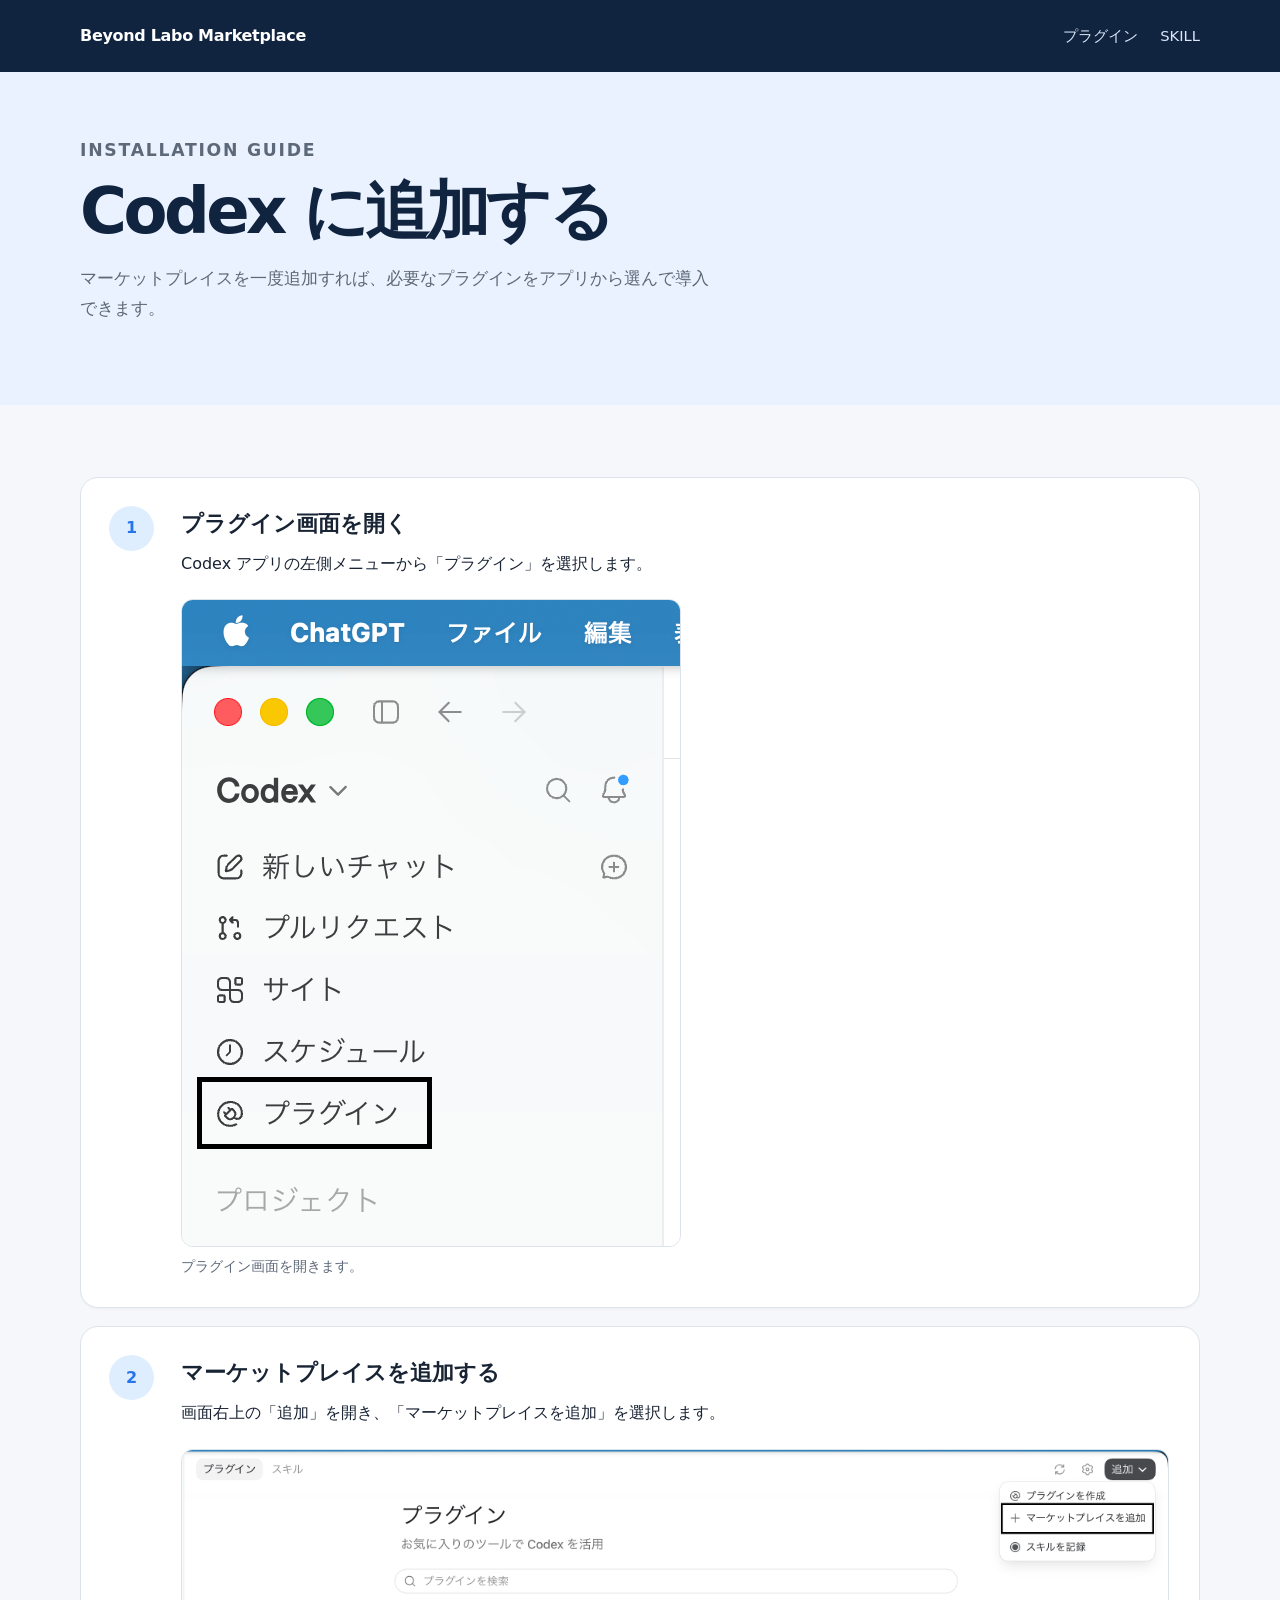
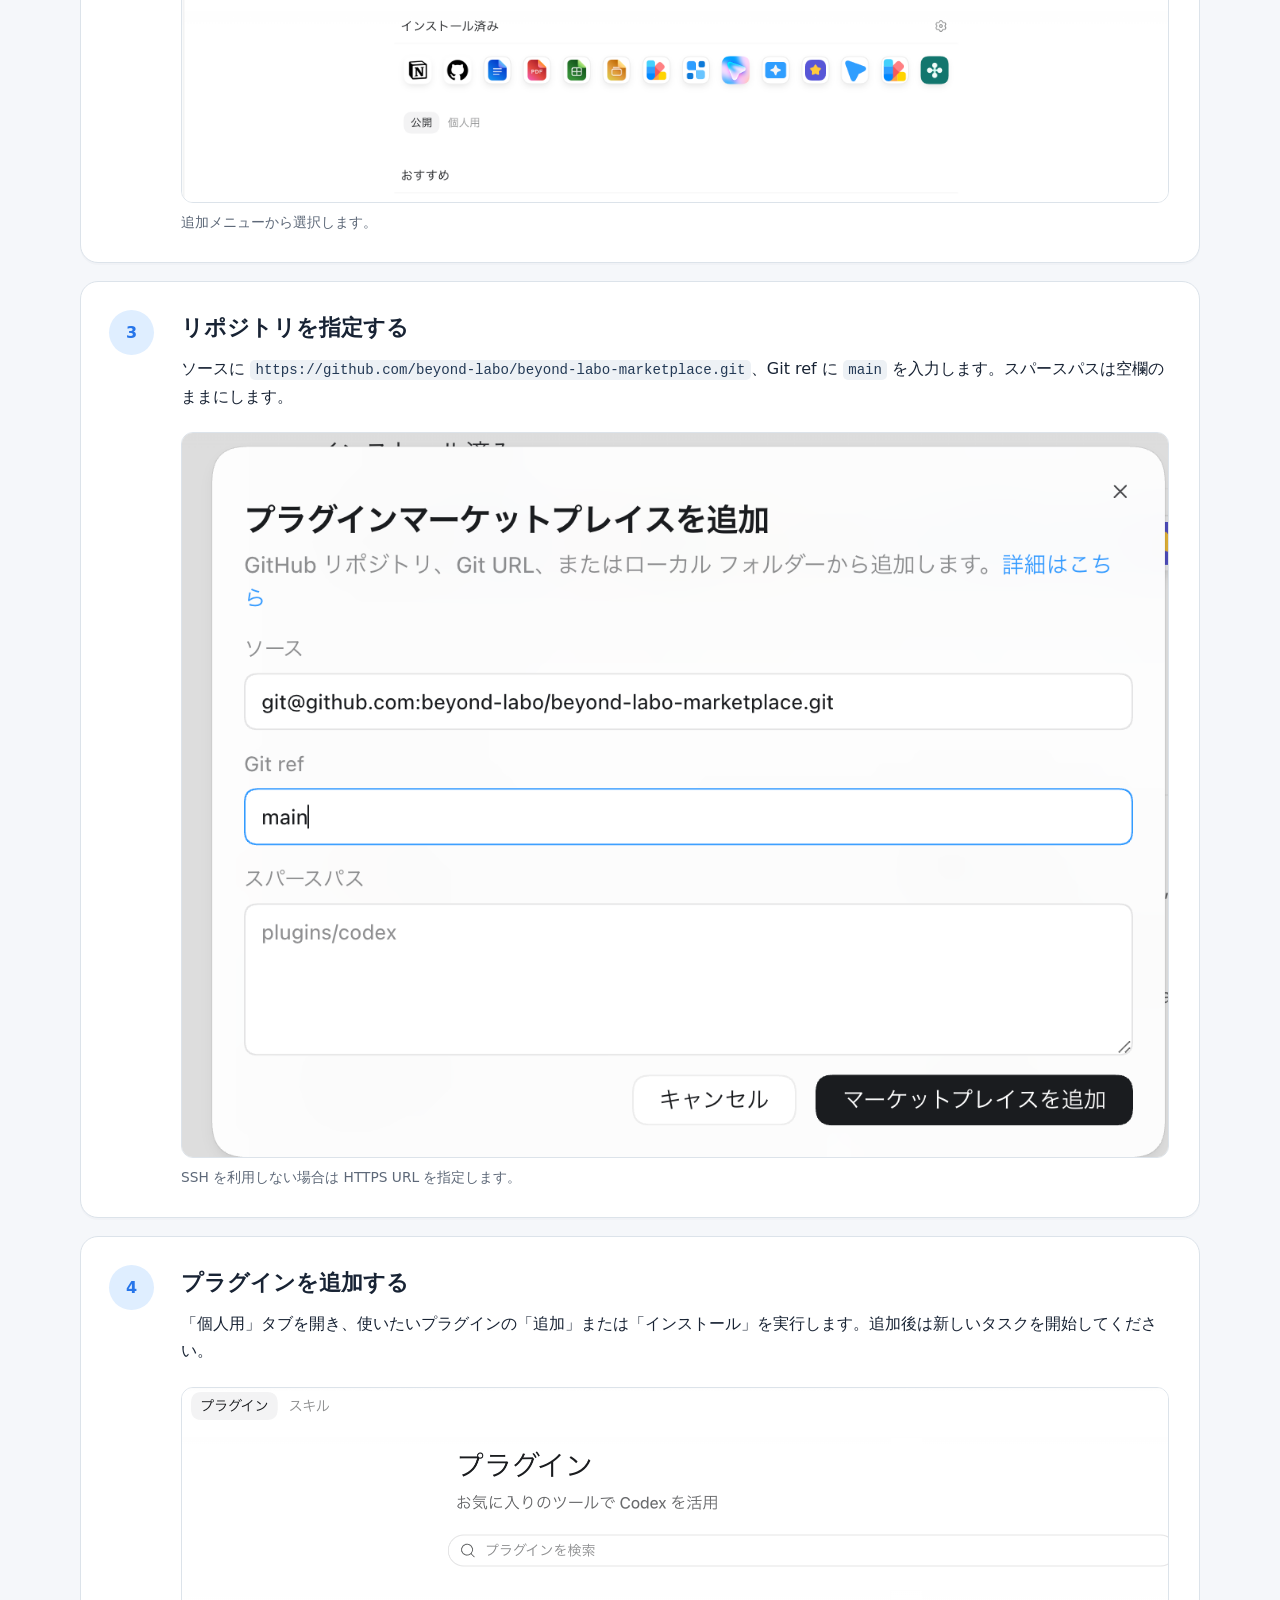
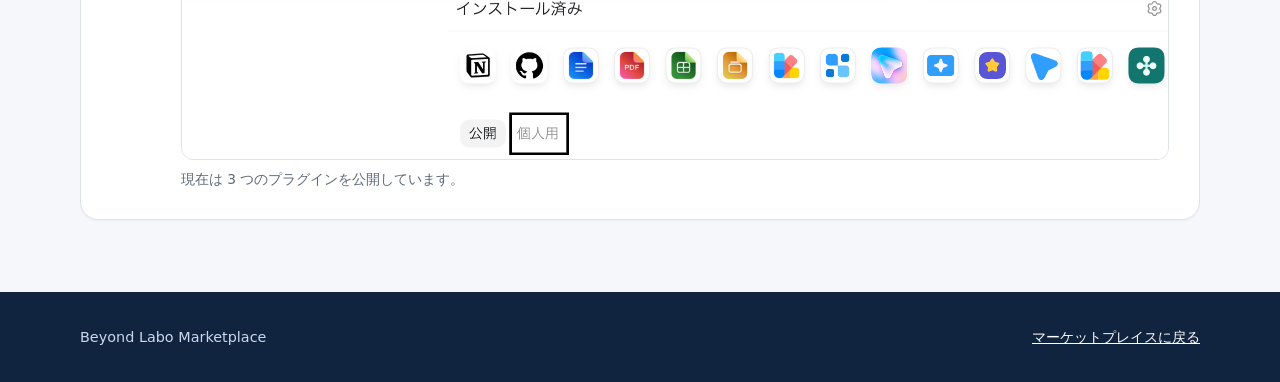
==== docs/install.html @ a8f3d5d2 "feat(pages): add richer marketplace experience" ====
<!doctype html>
<html lang="ja">
<head>
  <meta charset="utf-8">
  <meta name="viewport" content="width=device-width, initial-scale=1">
  <meta name="description" content="Beyond Labo Marketplace を Codex アプリへ追加する手順">
  <title>Codex に追加する | Beyond Labo Marketplace</title>
  <link rel="stylesheet" href="assets/site.css">
</head>
<body>
  <header class="site-header"><nav class="nav shell" aria-label="主要ナビゲーション"><a class="brand" href="./">Beyond Labo Marketplace</a><div class="nav-links"><a href="index.html#plugins">プラグイン</a><a href="index.html#skills">SKILL</a></div></nav></header>
  <section class="guide-hero"><div class="shell"><p class="eyebrow">Installation guide</p><h1>Codex に追加する</h1><p>マーケットプレイスを一度追加すれば、必要なプラグインをアプリから選んで導入できます。</p></div></section>
  <main class="shell"><div class="steps">
    <article class="step"><h2>プラグイン画面を開く</h2><p>Codex アプリの左側メニューから「プラグイン」を選択します。</p><figure><img src="assets/install/open-plugins.png" alt="Codex の左側メニューにあるプラグイン"><figcaption>プラグイン画面を開きます。</figcaption></figure></article>
    <article class="step"><h2>マーケットプレイスを追加する</h2><p>画面右上の「追加」を開き、「マーケットプレイスを追加」を選択します。</p><figure><img src="assets/install/add-marketplace.png" alt="追加メニューからマーケットプレイスを追加する項目"><figcaption>追加メニューから選択します。</figcaption></figure></article>
    <article class="step"><h2>リポジトリを指定する</h2><p>ソースに <code>https://github.com/beyond-labo/beyond-labo-marketplace.git</code>、Git ref に <code>main</code> を入力します。スパースパスは空欄のままにします。</p><figure><img src="assets/install/configure-marketplace.png" alt="ソースと Git ref を入力する画面"><figcaption>SSH を利用しない場合は HTTPS URL を指定します。</figcaption></figure></article>
    <article class="step"><h2>プラグインを追加する</h2><p>「個人用」タブを開き、使いたいプラグインの「追加」または「インストール」を実行します。追加後は新しいタスクを開始してください。</p><figure><img src="assets/install/select-personal-marketplace.png" alt="個人用タブを選択する画面"><figcaption>現在は 3 つのプラグインを公開しています。</figcaption></figure></article>
  </div></main>
  <footer class="footer"><div class="footer-inner shell"><span>Beyond Labo Marketplace</span><a href="index.html">マーケットプレイスに戻る</a></div></footer>
</body>
</html>
---- docs/assets/site.css ----
:root {
  --ink: #182334;
  --muted: #5d6878;
  --line: #dce3ea;
  --paper: #ffffff;
  --ground: #f5f7fa;
  --navy: #10233f;
  --blue: #2675ea;
  --aqua: #72e2d1;
  --violet: #a998ff;
  --shadow: 0 18px 45px rgb(24 35 52 / 10%);
}

* { box-sizing: border-box; }

html { scroll-behavior: smooth; }

body {
  margin: 0;
  color: var(--ink);
  background: var(--ground);
  font-family: Inter, ui-sans-serif, system-ui, -apple-system, BlinkMacSystemFont, "Hiragino Sans", "Yu Gothic UI", sans-serif;
  line-height: 1.7;
}

a { color: inherit; }

.shell { width: min(1120px, calc(100% - 40px)); margin: 0 auto; }

.site-header { background: var(--navy); color: white; }

.nav { min-height: 72px; display: flex; align-items: center; justify-content: space-between; gap: 24px; }

.brand { color: white; font-weight: 800; letter-spacing: -.02em; text-decoration: none; }

.nav-links { display: flex; gap: 22px; font-size: .92rem; }

.nav-links a { color: #dbe8f9; text-decoration: none; }
.nav-links a:hover, .nav-links a:focus-visible { color: var(--aqua); }

.hero { position: relative; overflow: hidden; color: white; background: var(--navy); padding: 76px 0 88px; }

.hero::after {
  content: ""; position: absolute; width: 560px; height: 560px; border-radius: 50%;
  top: -280px; right: -120px; background: radial-gradient(circle, rgb(114 226 209 / 55%), rgb(38 117 234 / 0%) 68%);
}

.eyebrow { margin: 0 0 12px; color: var(--aqua); font-size: .8rem; font-weight: 800; letter-spacing: .1em; text-transform: uppercase; }

h1, h2, h3, p { margin-top: 0; }
h1 { max-width: 760px; margin-bottom: 18px; font-size: clamp(2.45rem, 6vw, 4.7rem); line-height: 1.08; letter-spacing: -.055em; }

.hero-copy { position: relative; z-index: 1; max-width: 650px; color: #dbe8f9; font-size: 1.13rem; }

.actions { display: flex; flex-wrap: wrap; gap: 12px; margin-top: 29px; }

.button { display: inline-flex; align-items: center; justify-content: center; min-height: 46px; padding: 10px 18px; border: 1px solid transparent; border-radius: 999px; background: var(--aqua); color: #07233b; font-weight: 800; text-decoration: none; }
.button:hover, .button:focus-visible { transform: translateY(-2px); box-shadow: 0 8px 24px rgb(0 0 0 / 18%); }
.button.secondary { border-color: rgb(219 232 249 / 55%); background: transparent; color: white; }

main { padding: 72px 0; }

.section { margin-bottom: 80px; }
.section-heading { max-width: 660px; margin-bottom: 28px; }
.section-heading h2 { margin-bottom: 8px; font-size: clamp(1.75rem, 3vw, 2.35rem); letter-spacing: -.035em; }
.section-heading p { margin-bottom: 0; color: var(--muted); }

.stat-grid, .card-grid { display: grid; gap: 18px; }
.stat-grid { grid-template-columns: repeat(3, 1fr); }
.card-grid { grid-template-columns: repeat(3, 1fr); }

.stat, .card, .step { background: var(--paper); border: 1px solid var(--line); border-radius: 18px; box-shadow: 0 2px 0 rgb(24 35 52 / 2%); }
.stat { padding: 22px; }
.stat strong { display: block; color: var(--blue); font-size: 1.85rem; letter-spacing: -.04em; }
.stat span { color: var(--muted); font-size: .9rem; }

.card { display: flex; min-height: 270px; flex-direction: column; padding: 26px; transition: transform .2s ease, box-shadow .2s ease; }
.card:hover { transform: translateY(-4px); box-shadow: var(--shadow); }
.card-tag { display: inline-block; width: fit-content; margin-bottom: 18px; padding: 4px 9px; border-radius: 999px; background: #eaf2ff; color: #165fc7; font-size: .75rem; font-weight: 800; }
.card:nth-child(2) .card-tag { background: #f0ecff; color: #6246c9; }
.card:nth-child(3) .card-tag { background: #e5f8f3; color: #147562; }
.card h3 { margin-bottom: 9px; font-size: 1.28rem; letter-spacing: -.025em; }
.card p { color: var(--muted); }
.card a { margin-top: auto; color: var(--blue); font-weight: 800; text-decoration: none; }

.install-panel { display: grid; grid-template-columns: 1fr auto; gap: 26px; align-items: center; padding: 34px; border-radius: 22px; color: white; background: linear-gradient(120deg, #1c3760, #195c9e); box-shadow: var(--shadow); }
.install-panel p { margin-bottom: 0; color: #e1edfb; }

code { padding: .16em .38em; border-radius: 5px; background: #edf1f5; color: #243a56; font-family: ui-monospace, SFMono-Regular, Menlo, monospace; font-size: .88em; }
.install-panel code { background: rgb(255 255 255 / 14%); color: white; }

.skill-list { display: grid; grid-template-columns: repeat(2, 1fr); gap: 0; overflow: hidden; border: 1px solid var(--line); border-radius: 18px; background: white; }
.skill-list a { display: flex; align-items: center; min-height: 70px; padding: 18px 22px; border-bottom: 1px solid var(--line); color: var(--ink); font-weight: 700; text-decoration: none; }
.skill-list a:nth-child(odd) { border-right: 1px solid var(--line); }
.skill-list a:hover, .skill-list a:focus-visible { color: var(--blue); background: #f4f8ff; }

.footer { padding: 33px 0; color: #cbd8e9; background: var(--navy); font-size: .9rem; }
.footer-inner { display: flex; justify-content: space-between; gap: 24px; }
.footer a { color: white; }

.guide-hero { padding: 64px 0; background: #eaf2ff; }
.guide-hero h1 { font-size: clamp(2.3rem, 5vw, 4rem); color: var(--navy); }
.guide-hero p { max-width: 630px; color: var(--muted); font-size: 1.08rem; }
.steps { display: grid; gap: 18px; counter-reset: steps; }
.step { position: relative; padding: 28px 30px 28px 100px; }
.step::before { counter-increment: steps; content: counter(steps); position: absolute; top: 28px; left: 28px; display: grid; width: 45px; height: 45px; place-items: center; border-radius: 50%; background: #dfeeff; color: var(--blue); font-weight: 900; }
.step h2 { margin-bottom: 8px; font-size: 1.35rem; }
.step figure { margin: 22px 0 0; }
.step img { display: block; max-width: 100%; border: 1px solid var(--line); border-radius: 12px; }
.step figcaption { margin-top: 8px; color: var(--muted); font-size: .86rem; }

@media (max-width: 760px) {
  .shell { width: min(100% - 28px, 1120px); }
  .nav { min-height: 64px; }
  .nav-links { gap: 14px; font-size: .82rem; }
  .hero { padding: 60px 0 66px; }
  main { padding: 52px 0; }
  .section { margin-bottom: 60px; }
  .stat-grid, .card-grid { grid-template-columns: 1fr; }
  .install-panel { grid-template-columns: 1fr; }
  .skill-list { grid-template-columns: 1fr; }
  .skill-list a:nth-child(odd) { border-right: 0; }
  .footer-inner { display: block; }
  .step { padding: 85px 24px 24px; }
  .step::before { top: 22px; left: 24px; }
}

@media (prefers-reduced-motion: reduce) {
  html { scroll-behavior: auto; }
  *, *::before, *::after { transition-duration: .01ms !important; }
}
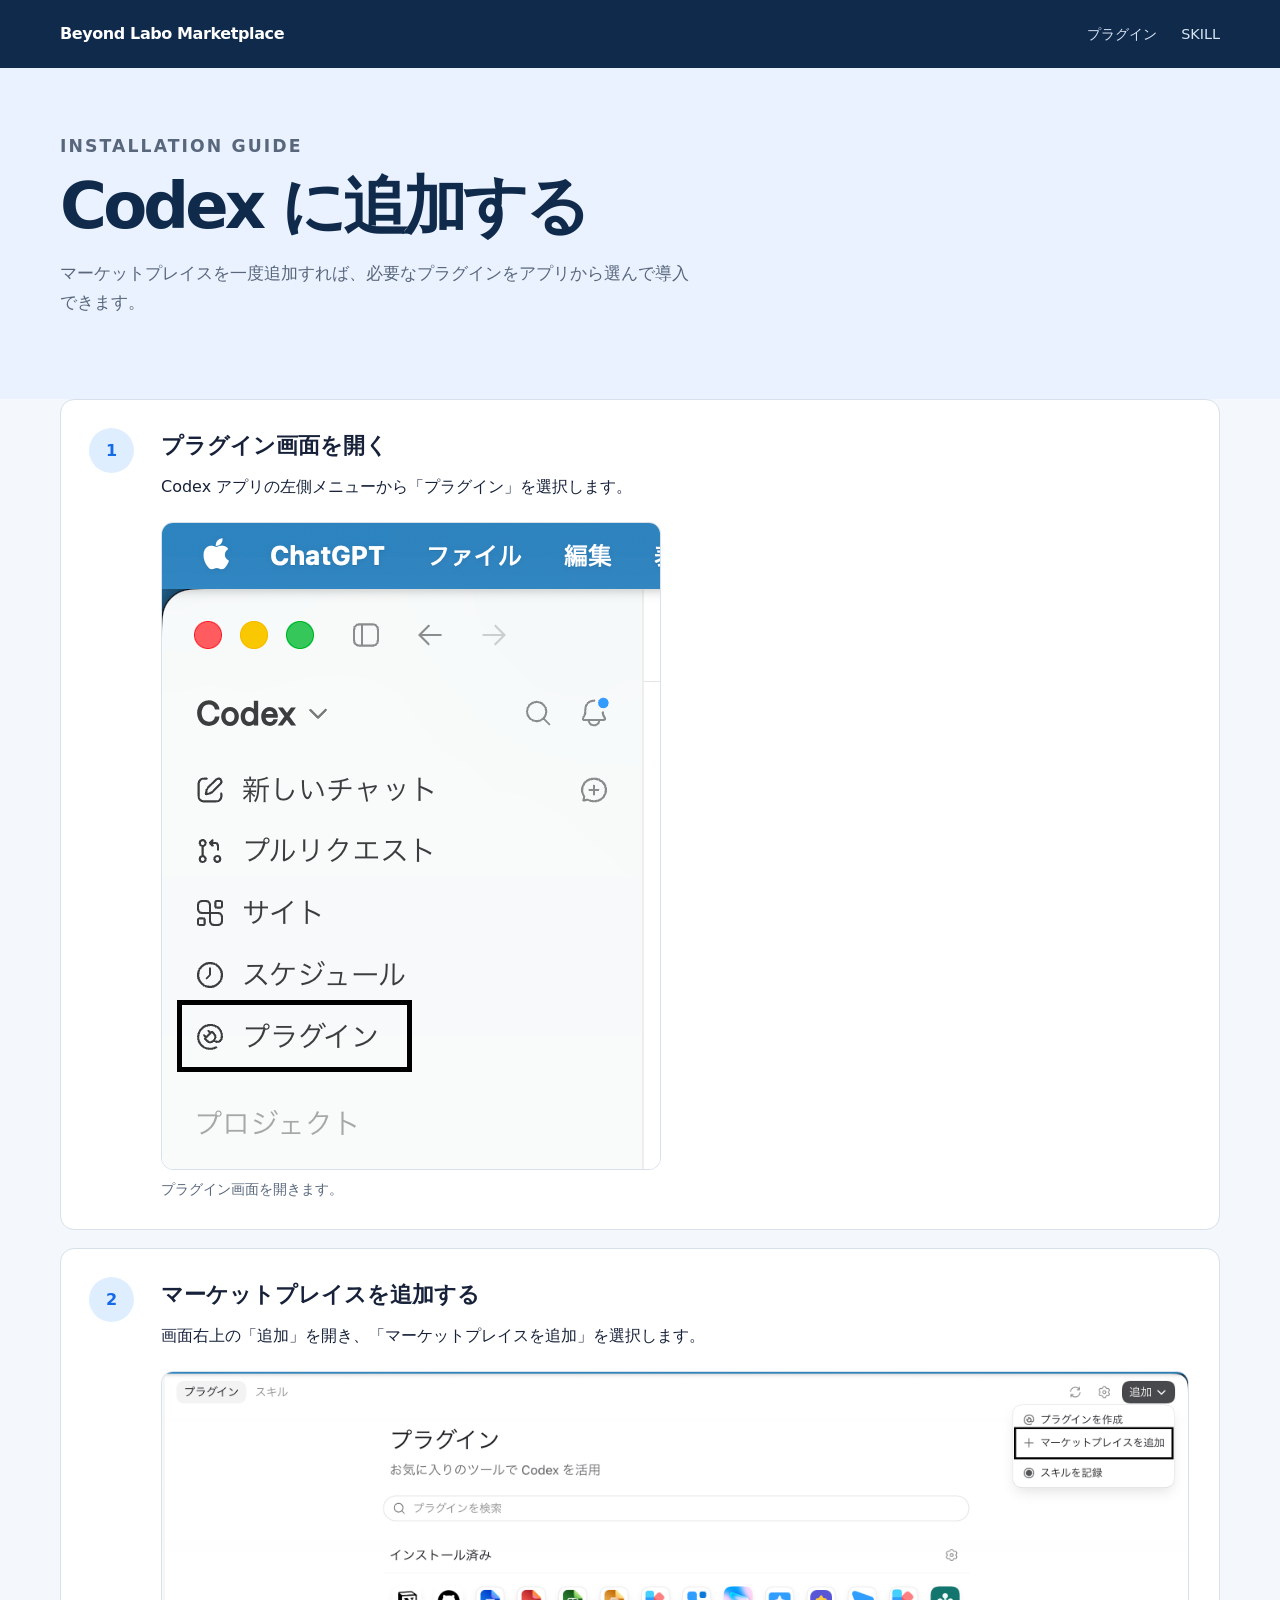
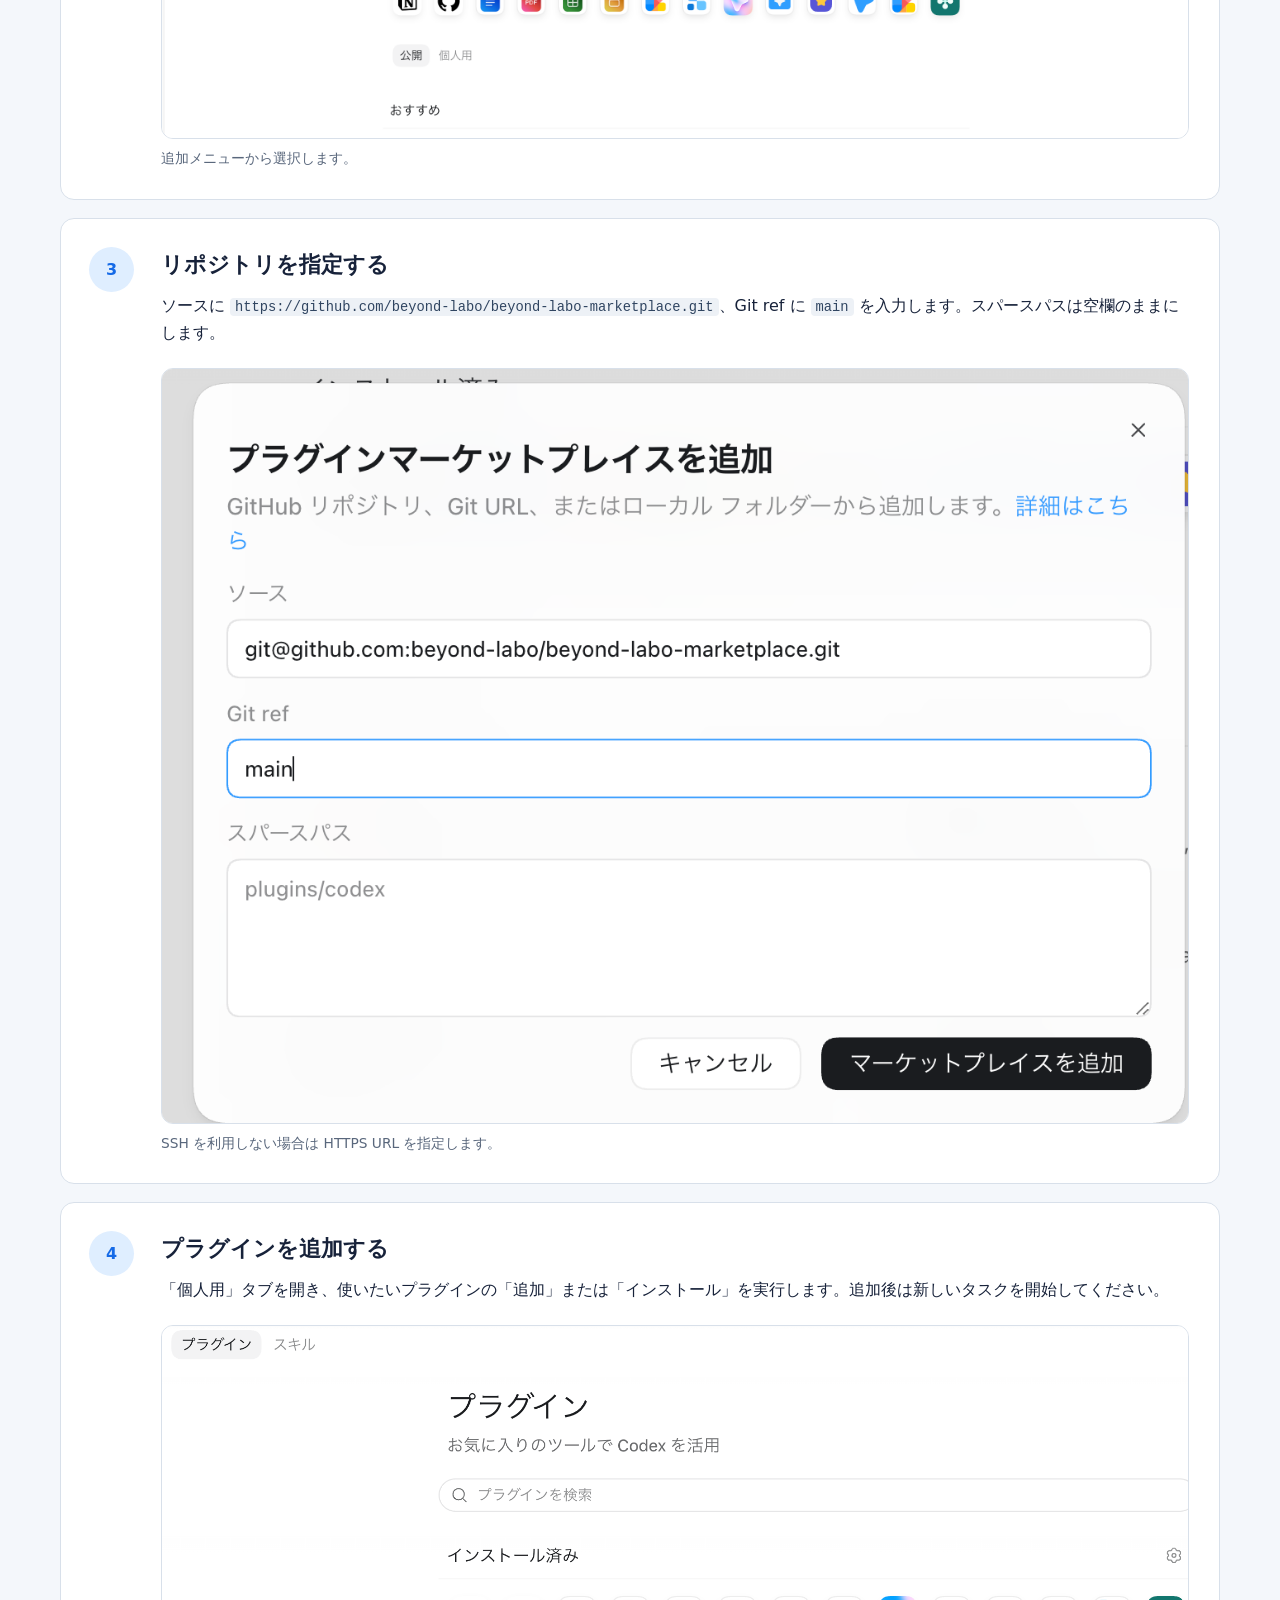
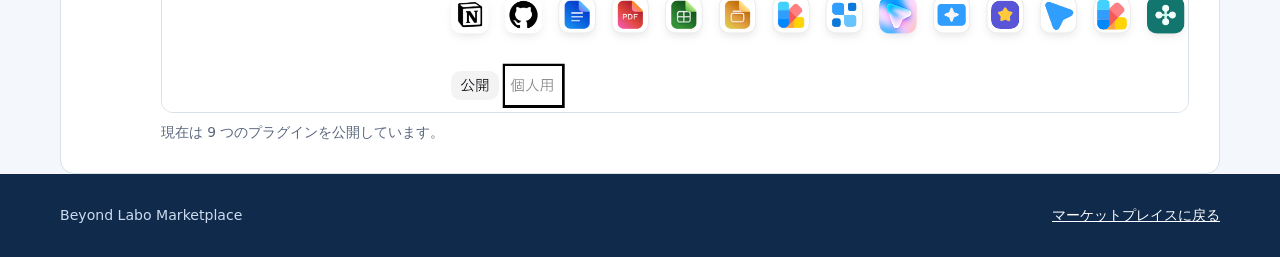
==== commit 953eaa2b: "feat: add Codex model routing skill" ====
--- a/docs/install.html
+++ b/docs/install.html
@@ -14,7 +14,7 @@
     <article class="step"><h2>プラグイン画面を開く</h2><p>Codex アプリの左側メニューから「プラグイン」を選択します。</p><figure><img src="assets/install/open-plugins.png" alt="Codex の左側メニューにあるプラグイン"><figcaption>プラグイン画面を開きます。</figcaption></figure></article>
     <article class="step"><h2>マーケットプレイスを追加する</h2><p>画面右上の「追加」を開き、「マーケットプレイスを追加」を選択します。</p><figure><img src="assets/install/add-marketplace.png" alt="追加メニューからマーケットプレイスを追加する項目"><figcaption>追加メニューから選択します。</figcaption></figure></article>
     <article class="step"><h2>リポジトリを指定する</h2><p>ソースに <code>https://github.com/beyond-labo/beyond-labo-marketplace.git</code>、Git ref に <code>main</code> を入力します。スパースパスは空欄のままにします。</p><figure><img src="assets/install/configure-marketplace.png" alt="ソースと Git ref を入力する画面"><figcaption>SSH を利用しない場合は HTTPS URL を指定します。</figcaption></figure></article>
-    <article class="step"><h2>プラグインを追加する</h2><p>「個人用」タブを開き、使いたいプラグインの「追加」または「インストール」を実行します。追加後は新しいタスクを開始してください。</p><figure><img src="assets/install/select-personal-marketplace.png" alt="個人用タブを選択する画面"><figcaption>現在は 3 つのプラグインを公開しています。</figcaption></figure></article>
+    <article class="step"><h2>プラグインを追加する</h2><p>「個人用」タブを開き、使いたいプラグインの「追加」または「インストール」を実行します。追加後は新しいタスクを開始してください。</p><figure><img src="assets/install/select-personal-marketplace.png" alt="個人用タブを選択する画面"><figcaption>現在は 9 つのプラグインを公開しています。</figcaption></figure></article>
   </div></main>
   <footer class="footer"><div class="footer-inner shell"><span>Beyond Labo Marketplace</span><a href="index.html">マーケットプレイスに戻る</a></div></footer>
 </body>
--- a/docs/assets/site.css
+++ b/docs/assets/site.css
@@ -1,131 +1,10 @@
-:root {
-  --ink: #182334;
-  --muted: #5d6878;
-  --line: #dce3ea;
-  --paper: #ffffff;
-  --ground: #f5f7fa;
-  --navy: #10233f;
-  --blue: #2675ea;
-  --aqua: #72e2d1;
-  --violet: #a998ff;
-  --shadow: 0 18px 45px rgb(24 35 52 / 10%);
-}
-
-* { box-sizing: border-box; }
-
-html { scroll-behavior: smooth; }
-
-body {
-  margin: 0;
-  color: var(--ink);
-  background: var(--ground);
-  font-family: Inter, ui-sans-serif, system-ui, -apple-system, BlinkMacSystemFont, "Hiragino Sans", "Yu Gothic UI", sans-serif;
-  line-height: 1.7;
-}
-
-a { color: inherit; }
-
-.shell { width: min(1120px, calc(100% - 40px)); margin: 0 auto; }
-
-.site-header { background: var(--navy); color: white; }
-
-.nav { min-height: 72px; display: flex; align-items: center; justify-content: space-between; gap: 24px; }
-
-.brand { color: white; font-weight: 800; letter-spacing: -.02em; text-decoration: none; }
-
-.nav-links { display: flex; gap: 22px; font-size: .92rem; }
-
-.nav-links a { color: #dbe8f9; text-decoration: none; }
-.nav-links a:hover, .nav-links a:focus-visible { color: var(--aqua); }
-
-.hero { position: relative; overflow: hidden; color: white; background: var(--navy); padding: 76px 0 88px; }
-
-.hero::after {
-  content: ""; position: absolute; width: 560px; height: 560px; border-radius: 50%;
-  top: -280px; right: -120px; background: radial-gradient(circle, rgb(114 226 209 / 55%), rgb(38 117 234 / 0%) 68%);
-}
-
-.eyebrow { margin: 0 0 12px; color: var(--aqua); font-size: .8rem; font-weight: 800; letter-spacing: .1em; text-transform: uppercase; }
-
-h1, h2, h3, p { margin-top: 0; }
-h1 { max-width: 760px; margin-bottom: 18px; font-size: clamp(2.45rem, 6vw, 4.7rem); line-height: 1.08; letter-spacing: -.055em; }
-
-.hero-copy { position: relative; z-index: 1; max-width: 650px; color: #dbe8f9; font-size: 1.13rem; }
-
-.actions { display: flex; flex-wrap: wrap; gap: 12px; margin-top: 29px; }
-
-.button { display: inline-flex; align-items: center; justify-content: center; min-height: 46px; padding: 10px 18px; border: 1px solid transparent; border-radius: 999px; background: var(--aqua); color: #07233b; font-weight: 800; text-decoration: none; }
-.button:hover, .button:focus-visible { transform: translateY(-2px); box-shadow: 0 8px 24px rgb(0 0 0 / 18%); }
-.button.secondary { border-color: rgb(219 232 249 / 55%); background: transparent; color: white; }
-
-main { padding: 72px 0; }
-
-.section { margin-bottom: 80px; }
-.section-heading { max-width: 660px; margin-bottom: 28px; }
-.section-heading h2 { margin-bottom: 8px; font-size: clamp(1.75rem, 3vw, 2.35rem); letter-spacing: -.035em; }
-.section-heading p { margin-bottom: 0; color: var(--muted); }
-
-.stat-grid, .card-grid { display: grid; gap: 18px; }
-.stat-grid { grid-template-columns: repeat(3, 1fr); }
-.card-grid { grid-template-columns: repeat(3, 1fr); }
-
-.stat, .card, .step { background: var(--paper); border: 1px solid var(--line); border-radius: 18px; box-shadow: 0 2px 0 rgb(24 35 52 / 2%); }
-.stat { padding: 22px; }
-.stat strong { display: block; color: var(--blue); font-size: 1.85rem; letter-spacing: -.04em; }
-.stat span { color: var(--muted); font-size: .9rem; }
-
-.card { display: flex; min-height: 270px; flex-direction: column; padding: 26px; transition: transform .2s ease, box-shadow .2s ease; }
-.card:hover { transform: translateY(-4px); box-shadow: var(--shadow); }
-.card-tag { display: inline-block; width: fit-content; margin-bottom: 18px; padding: 4px 9px; border-radius: 999px; background: #eaf2ff; color: #165fc7; font-size: .75rem; font-weight: 800; }
-.card:nth-child(2) .card-tag { background: #f0ecff; color: #6246c9; }
-.card:nth-child(3) .card-tag { background: #e5f8f3; color: #147562; }
-.card h3 { margin-bottom: 9px; font-size: 1.28rem; letter-spacing: -.025em; }
-.card p { color: var(--muted); }
-.card a { margin-top: auto; color: var(--blue); font-weight: 800; text-decoration: none; }
-
-.install-panel { display: grid; grid-template-columns: 1fr auto; gap: 26px; align-items: center; padding: 34px; border-radius: 22px; color: white; background: linear-gradient(120deg, #1c3760, #195c9e); box-shadow: var(--shadow); }
-.install-panel p { margin-bottom: 0; color: #e1edfb; }
-
-code { padding: .16em .38em; border-radius: 5px; background: #edf1f5; color: #243a56; font-family: ui-monospace, SFMono-Regular, Menlo, monospace; font-size: .88em; }
-.install-panel code { background: rgb(255 255 255 / 14%); color: white; }
-
-.skill-list { display: grid; grid-template-columns: repeat(2, 1fr); gap: 0; overflow: hidden; border: 1px solid var(--line); border-radius: 18px; background: white; }
-.skill-list a { display: flex; align-items: center; min-height: 70px; padding: 18px 22px; border-bottom: 1px solid var(--line); color: var(--ink); font-weight: 700; text-decoration: none; }
-.skill-list a:nth-child(odd) { border-right: 1px solid var(--line); }
-.skill-list a:hover, .skill-list a:focus-visible { color: var(--blue); background: #f4f8ff; }
-
-.footer { padding: 33px 0; color: #cbd8e9; background: var(--navy); font-size: .9rem; }
-.footer-inner { display: flex; justify-content: space-between; gap: 24px; }
-.footer a { color: white; }
-
-.guide-hero { padding: 64px 0; background: #eaf2ff; }
-.guide-hero h1 { font-size: clamp(2.3rem, 5vw, 4rem); color: var(--navy); }
-.guide-hero p { max-width: 630px; color: var(--muted); font-size: 1.08rem; }
-.steps { display: grid; gap: 18px; counter-reset: steps; }
-.step { position: relative; padding: 28px 30px 28px 100px; }
-.step::before { counter-increment: steps; content: counter(steps); position: absolute; top: 28px; left: 28px; display: grid; width: 45px; height: 45px; place-items: center; border-radius: 50%; background: #dfeeff; color: var(--blue); font-weight: 900; }
-.step h2 { margin-bottom: 8px; font-size: 1.35rem; }
-.step figure { margin: 22px 0 0; }
-.step img { display: block; max-width: 100%; border: 1px solid var(--line); border-radius: 12px; }
-.step figcaption { margin-top: 8px; color: var(--muted); font-size: .86rem; }
-
-@media (max-width: 760px) {
-  .shell { width: min(100% - 28px, 1120px); }
-  .nav { min-height: 64px; }
-  .nav-links { gap: 14px; font-size: .82rem; }
-  .hero { padding: 60px 0 66px; }
-  main { padding: 52px 0; }
-  .section { margin-bottom: 60px; }
-  .stat-grid, .card-grid { grid-template-columns: 1fr; }
-  .install-panel { grid-template-columns: 1fr; }
-  .skill-list { grid-template-columns: 1fr; }
-  .skill-list a:nth-child(odd) { border-right: 0; }
-  .footer-inner { display: block; }
-  .step { padding: 85px 24px 24px; }
-  .step::before { top: 22px; left: 24px; }
-}
-
-@media (prefers-reduced-motion: reduce) {
-  html { scroll-behavior: auto; }
-  *, *::before, *::after { transition-duration: .01ms !important; }
-}
+:root{--ink:#17223a;--muted:#59677c;--line:#d8e0ea;--ground:#f4f7fb;--paper:#fff;--navy:#102a4c;--navy2:#183d6d;--blue:#156ae7;--aqua:#73e2d0;--violet:#7566d5;--green:#187d68;--shadow:0 16px 38px rgb(20 42 76 / 10%)}
+*{box-sizing:border-box}html{scroll-behavior:smooth}body{margin:0;background:var(--ground);color:var(--ink);font-family:Inter,ui-sans-serif,system-ui,-apple-system,BlinkMacSystemFont,"Hiragino Sans","Yu Gothic UI",sans-serif;line-height:1.7}a{color:inherit}h1,h2,p{margin-top:0}.shell{width:min(1160px,calc(100% - 48px));margin:0 auto}
+.site-header{position:relative;z-index:2;background:var(--navy);color:#fff}.nav{min-height:68px;display:flex;align-items:center;justify-content:space-between;gap:24px}.brand{color:#fff;font-weight:850;letter-spacing:-.025em;text-decoration:none}.brand span{color:var(--aqua)}.nav-links{display:flex;gap:24px;font-size:.9rem}.nav-links a{color:#d9e5f4;text-decoration:none}.nav-links a:hover,.nav-links a:focus-visible{color:var(--aqua)}
+.hero{position:relative;overflow:hidden;color:#fff;background:linear-gradient(125deg,var(--navy) 15%,var(--navy2))}.hero:after{content:"";position:absolute;width:650px;height:650px;top:-330px;right:-150px;border:1px solid rgb(115 226 208 / 30%);border-radius:50%;box-shadow:0 0 0 80px rgb(115 226 208 / 7%),0 0 0 160px rgb(115 226 208 / 5%)}.hero-layout{position:relative;z-index:1;display:grid;grid-template-columns:minmax(0,1fr) 310px;gap:70px;align-items:center;padding:78px 0}.eyebrow{margin-bottom:11px;color:var(--blue);font-size:.75rem;font-weight:850;letter-spacing:.12em;text-transform:uppercase}.hero .eyebrow,.install-callout .eyebrow{color:var(--aqua)}h1{max-width:760px;margin-bottom:18px;font-size:clamp(2.7rem,5.6vw,4.8rem);line-height:1.07;letter-spacing:-.06em}.hero-copy{max-width:650px;margin-bottom:0;color:#d9e5f4;font-size:1.08rem}.actions{display:flex;flex-wrap:wrap;gap:12px;margin-top:28px}.button{display:inline-flex;align-items:center;justify-content:center;min-height:47px;padding:10px 19px;border:1px solid transparent;border-radius:8px;background:var(--aqua);color:#08253d;font-weight:800;text-decoration:none;transition:transform .18s ease,box-shadow .18s ease}.button:hover,.button:focus-visible{transform:translateY(-2px);box-shadow:0 8px 23px rgb(0 0 0 / 18%)}.button.secondary{border-color:rgb(217 229 244 / 60%);background:transparent;color:#fff}
+.hero-summary{padding:24px;border:1px solid rgb(217 229 244 / 22%);border-radius:14px;background:rgb(5 22 44 / 25%)}.hero-summary>p{margin-bottom:17px;color:var(--aqua);font-size:.7rem;font-weight:850;letter-spacing:.11em}.hero-summary dl{display:grid;grid-template-columns:repeat(3,1fr);gap:8px;margin:0 0 18px}.hero-summary dt{color:#c6d8ee;font-size:.74rem}.hero-summary dd{margin:1px 0 0;font-size:1.55rem;font-weight:850;letter-spacing:-.04em}.hero-summary span{display:block;padding-top:13px;border-top:1px solid rgb(217 229 244 / 20%);color:#d9e5f4;font-size:.78rem}
+.page-content{padding:72px 0 84px}.section{margin-bottom:82px}.section-heading{max-width:720px;margin-bottom:28px}.section-heading h2,.install-callout h2,.boundary h2{margin-bottom:8px;font-size:clamp(1.75rem,3vw,2.35rem);line-height:1.2;letter-spacing:-.04em}.section-heading p:not(.eyebrow){margin-bottom:0;color:var(--muted)}.intro{display:grid;grid-template-columns:minmax(0,1fr) 405px;gap:42px;align-items:end}.intro .section-heading{margin-bottom:0}.decision-steps{display:grid;margin:0;padding:0;list-style:none;border:1px solid var(--line);border-radius:12px;overflow:hidden;background:var(--paper);counter-reset:item}.decision-steps li{display:grid;grid-template-columns:30px 1fr;column-gap:10px;padding:13px 16px;border-bottom:1px solid var(--line);counter-increment:item}.decision-steps li:last-child{border-bottom:0}.decision-steps li:before{content:counter(item,decimal-leading-zero);grid-row:span 2;color:var(--blue);font-size:.78rem;font-weight:850}.decision-steps strong{font-size:.9rem}.decision-steps span{color:var(--muted);font-size:.78rem}
+.table-wrap{overflow-x:auto;border:1px solid var(--line);border-radius:14px;background:var(--paper);box-shadow:0 2px 0 rgb(23 34 58 / 2%)}table{width:100%;min-width:860px;border-collapse:collapse;text-align:left}caption{padding:16px 22px;border-bottom:1px solid var(--line);color:var(--muted);text-align:left;font-size:.84rem;font-weight:700}th,td{padding:18px 20px;border-bottom:1px solid var(--line);vertical-align:top}thead th{background:#eff4fb;color:#37516f;font-size:.76rem;letter-spacing:.06em;text-transform:uppercase}tbody tr:last-child>*{border-bottom:0}tbody tr:hover{background:#f8fbff}td{font-size:.9rem}td ul{display:grid;gap:3px;margin:0;padding-left:17px;font-size:.82rem}.table-title{display:block;margin-bottom:3px;color:var(--blue);font-weight:850;text-decoration:none}.table-title:hover,.skill-table a:hover{text-decoration:underline}small{display:block;color:var(--muted);font-size:.72rem;line-height:1.45}code{padding:.14em .36em;border-radius:4px;background:#edf1f6;color:#304561;font-family:ui-monospace,SFMono-Regular,Menlo,monospace;font-size:.86em}.badge{display:inline-block;padding:3px 8px;border-radius:999px;font-size:.7rem;font-weight:850}.badge.blue{background:#e4efff;color:#1260cf}.badge.violet{background:#ece9fd;color:#5f50bd}.badge.green{background:#ddf5ee;color:#12735f}.condition{display:block;margin-top:7px;color:var(--muted);font-size:.78rem;line-height:1.35}.condition small{margin-top:2px}
+.install-callout{display:grid;grid-template-columns:minmax(0,1fr) auto;gap:40px;align-items:center;padding:34px 38px;border-radius:14px;color:#fff;background:linear-gradient(110deg,#1a3b68,#17659a);box-shadow:var(--shadow)}.install-callout h2{margin-bottom:7px}.install-callout p:not(.eyebrow){max-width:600px;margin-bottom:0;color:#dceafb}.install-actions{display:grid;gap:10px;justify-items:stretch}.install-actions code{background:rgb(255 255 255 / 13%);color:#fff;font-size:.76rem;white-space:nowrap}.skill-table{min-width:800px}.skill-table th[scope="rowgroup"]{width:185px;background:#f1f5fa;color:#37516f;font-size:.82rem}.skill-table td:first-of-type{font-weight:800}.skill-table a,.boundary a{color:var(--blue);font-weight:800;text-decoration:none}.boundary{display:grid;grid-template-columns:minmax(250px,.72fr) minmax(0,1fr);gap:54px;padding:36px 0 0;border-top:1px solid var(--line)}.boundary p:not(.eyebrow){color:var(--muted)}.boundary a:hover{text-decoration:underline}.footer{padding:30px 0;color:#cddbef;background:var(--navy);font-size:.88rem}.footer-inner{display:flex;justify-content:space-between;gap:24px}.footer a{color:#fff}
+@media(max-width:820px){.hero-layout,.intro,.boundary{grid-template-columns:1fr;gap:30px}.hero-summary{max-width:480px}.install-callout{grid-template-columns:1fr;gap:24px}.install-actions{justify-items:start}}@media(max-width:600px){.shell{width:min(100% - 28px,1160px)}.nav{min-height:62px}.nav-links{gap:13px;font-size:.78rem}.hero-layout{padding:58px 0}.page-content{padding:52px 0 64px}.section{margin-bottom:58px}.hero-summary{padding:20px}.install-callout{padding:28px 24px}.footer-inner{display:block}.footer a{display:inline-block;margin-top:8px}}@media(prefers-reduced-motion:reduce){html{scroll-behavior:auto}*,*:before,*:after{transition-duration:.01ms!important}}
+.guide-hero{padding:64px 0;background:#eaf2ff}.guide-hero h1{font-size:clamp(2.3rem,5vw,4rem);color:var(--navy)}.guide-hero p{max-width:630px;color:var(--muted);font-size:1.08rem}.steps{display:grid;gap:18px;counter-reset:steps}.step{position:relative;padding:28px 30px 28px 100px;border:1px solid var(--line);border-radius:14px;background:var(--paper)}.step:before{counter-increment:steps;content:counter(steps);position:absolute;top:28px;left:28px;display:grid;width:45px;height:45px;place-items:center;border-radius:50%;background:#dfeeff;color:var(--blue);font-weight:900}.step h2{margin-bottom:8px;font-size:1.35rem}.step figure{margin:22px 0 0}.step img{display:block;max-width:100%;border:1px solid var(--line);border-radius:12px}.step figcaption{margin-top:8px;color:var(--muted);font-size:.86rem}@media(max-width:600px){.step{padding:85px 24px 24px}.step:before{top:22px;left:24px}}
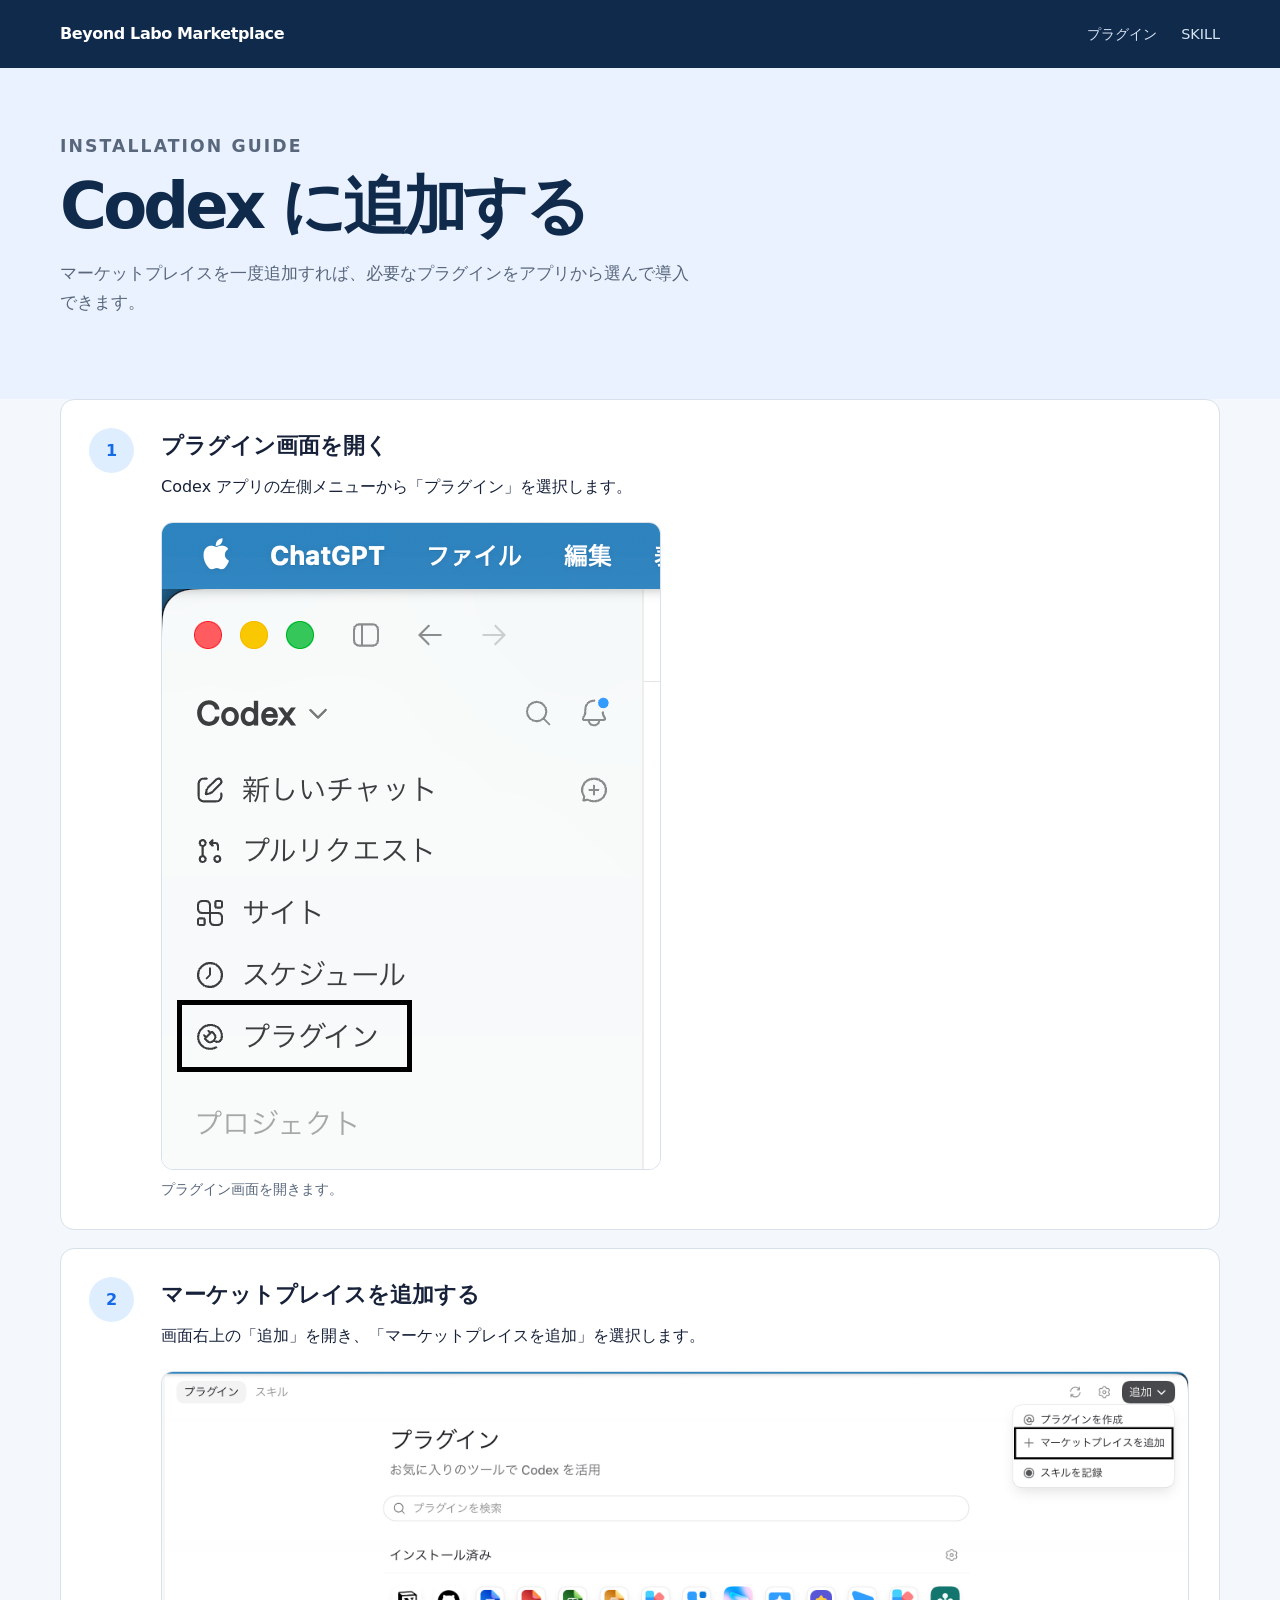
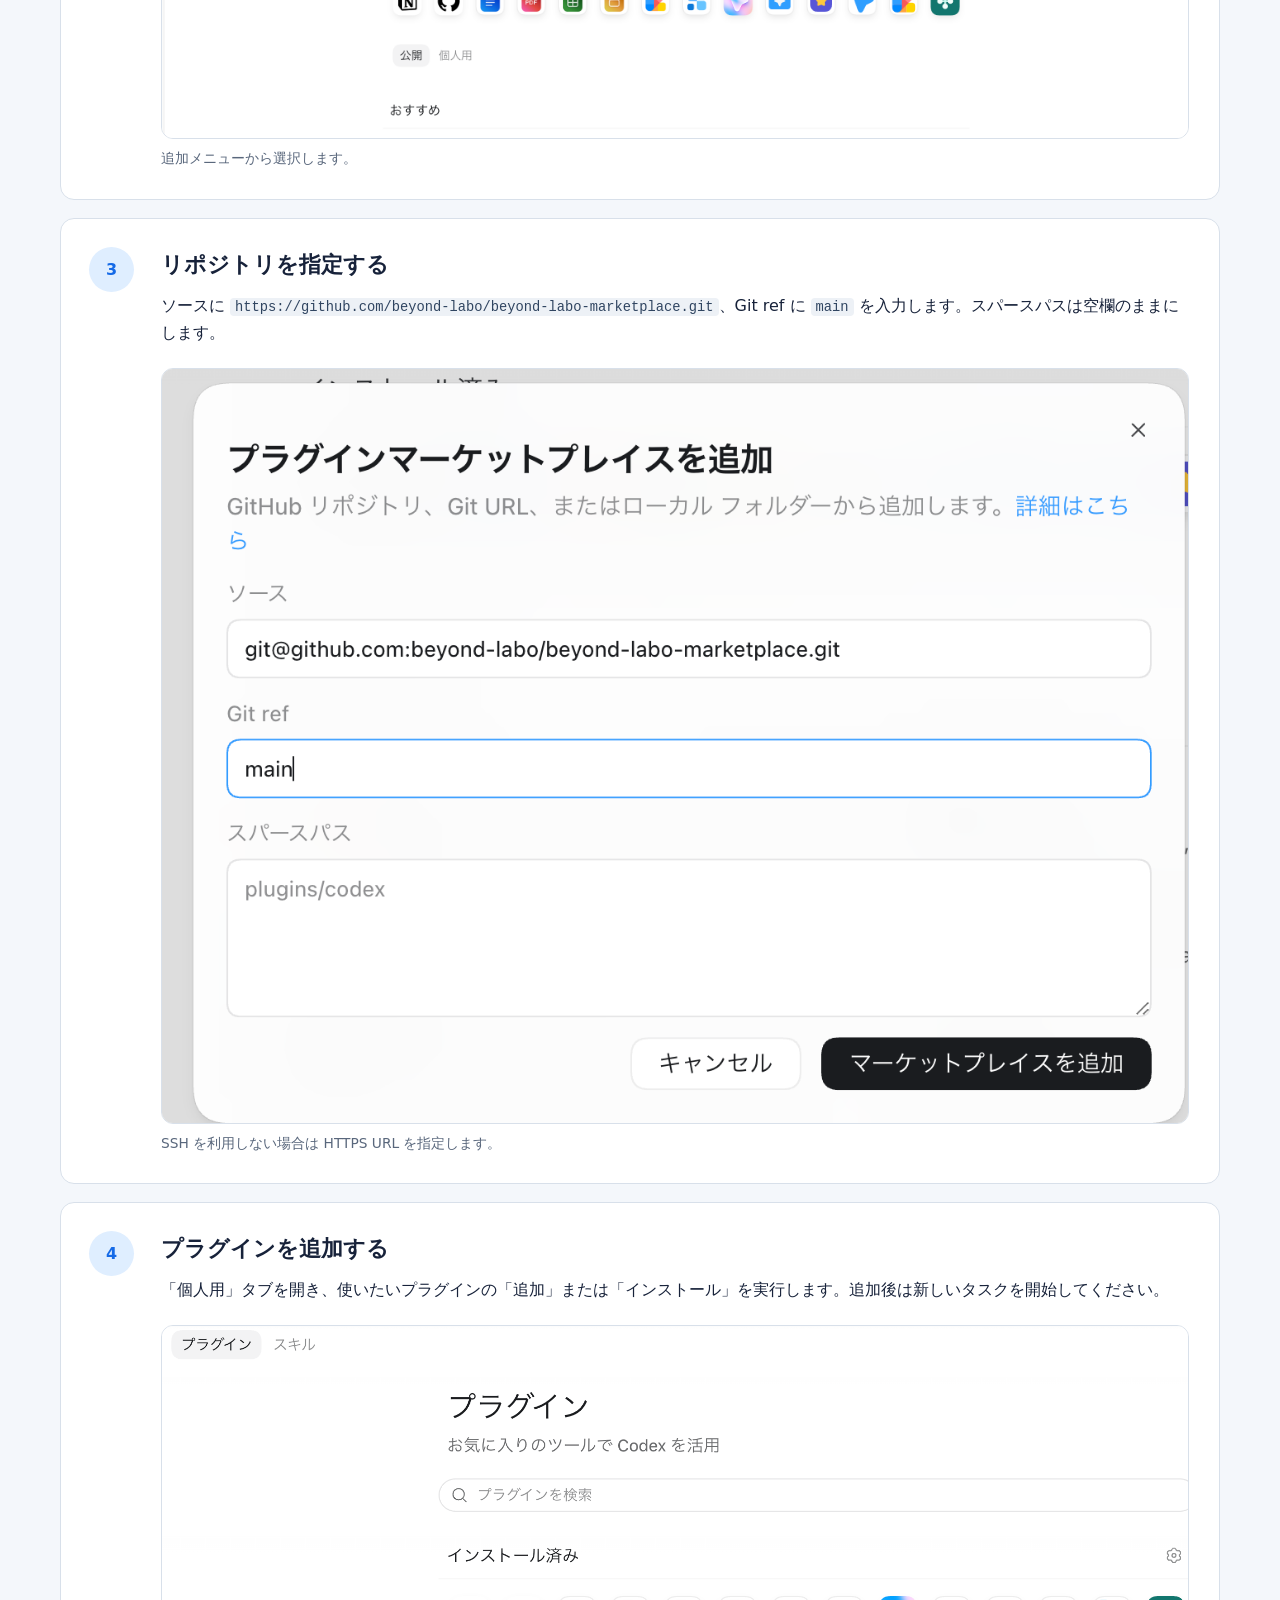
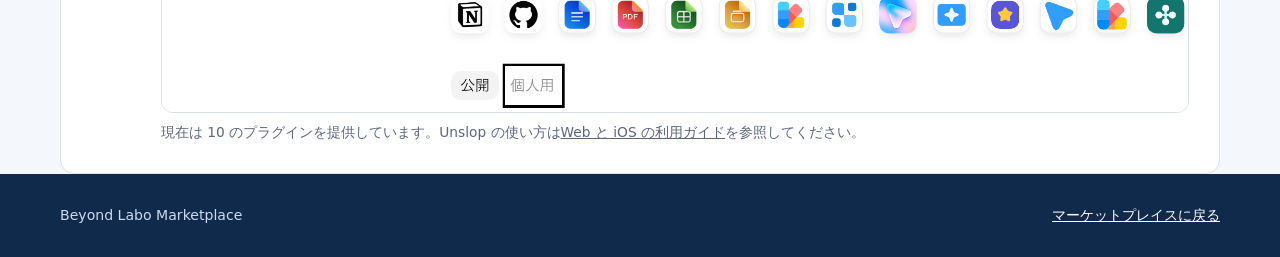
==== commit 06155329: "feat(unslop): Web と iOS 向けプラグインと公開ガイドを追加" ====
--- a/docs/install.html
+++ b/docs/install.html
@@ -14,7 +14,7 @@
     <article class="step"><h2>プラグイン画面を開く</h2><p>Codex アプリの左側メニューから「プラグイン」を選択します。</p><figure><img src="assets/install/open-plugins.png" alt="Codex の左側メニューにあるプラグイン"><figcaption>プラグイン画面を開きます。</figcaption></figure></article>
     <article class="step"><h2>マーケットプレイスを追加する</h2><p>画面右上の「追加」を開き、「マーケットプレイスを追加」を選択します。</p><figure><img src="assets/install/add-marketplace.png" alt="追加メニューからマーケットプレイスを追加する項目"><figcaption>追加メニューから選択します。</figcaption></figure></article>
     <article class="step"><h2>リポジトリを指定する</h2><p>ソースに <code>https://github.com/beyond-labo/beyond-labo-marketplace.git</code>、Git ref に <code>main</code> を入力します。スパースパスは空欄のままにします。</p><figure><img src="assets/install/configure-marketplace.png" alt="ソースと Git ref を入力する画面"><figcaption>SSH を利用しない場合は HTTPS URL を指定します。</figcaption></figure></article>
-    <article class="step"><h2>プラグインを追加する</h2><p>「個人用」タブを開き、使いたいプラグインの「追加」または「インストール」を実行します。追加後は新しいタスクを開始してください。</p><figure><img src="assets/install/select-personal-marketplace.png" alt="個人用タブを選択する画面"><figcaption>現在は 9 つのプラグインを公開しています。</figcaption></figure></article>
+    <article class="step"><h2>プラグインを追加する</h2><p>「個人用」タブを開き、使いたいプラグインの「追加」または「インストール」を実行します。追加後は新しいタスクを開始してください。</p><figure><img src="assets/install/select-personal-marketplace.png" alt="個人用タブを選択する画面"><figcaption>現在は 10 のプラグインを提供しています。Unslop の使い方は<a href="plugins/unslop.md">Web と iOS の利用ガイド</a>を参照してください。</figcaption></figure></article>
   </div></main>
   <footer class="footer"><div class="footer-inner shell"><span>Beyond Labo Marketplace</span><a href="index.html">マーケットプレイスに戻る</a></div></footer>
 </body>
